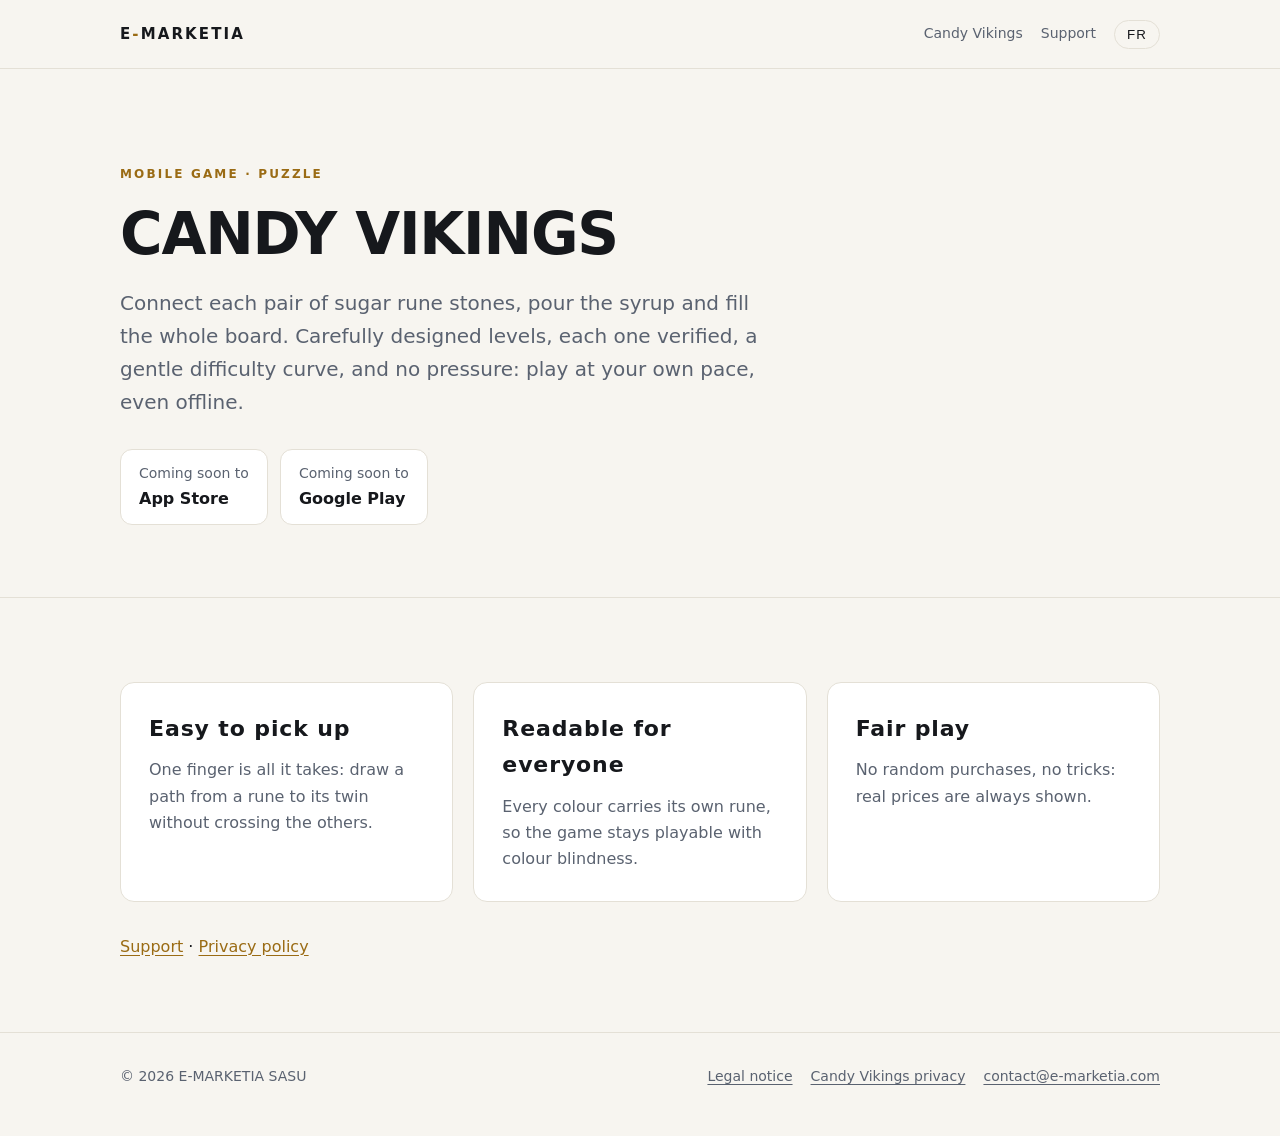
==== candy-vikings/index.html @ 17086512 "Site vitrine E-MARKETIA : accueil, Candy Vikings, confidentialité, support, mentions légales (FR/EN)" ====
<!doctype html>
<html lang="fr">
<head>
<meta charset="utf-8">
<meta name="viewport" content="width=device-width,initial-scale=1">
<title>CANDY VIKINGS — Jeu de réflexion</title>
<meta name="description" content="CANDY VIKINGS : reliez les pierres runiques de même couleur et remplissez la grille. Bientôt sur l’App Store et Google Play.">
<meta name="color-scheme" content="dark light">
<link rel="icon" href="data:image/svg+xml,%3Csvg xmlns='http://www.w3.org/2000/svg' viewBox='0 0 32 32'%3E%3Crect width='32' height='32' rx='7' fill='%230e1116'/%3E%3Cpath d='M10 8h12M10 16h9M10 24h12M10 8v16' stroke='%23e2b866' stroke-width='3' stroke-linecap='round' fill='none'/%3E%3C/svg%3E">
<link rel="stylesheet" href="../assets/style.css">
<script src="../assets/lang.js"></script>
</head>
<body>
<header class="site"><div class="wrap">
<a class="brand" href="../">E<span>-</span>MARKETIA</a>
<nav class="top">
<a href="../candy-vikings/">Candy Vikings</a>
<a href="../candy-vikings/support/"><span lang="fr">Support</span><span lang="en">Support</span></a>
<button class="lang-switch" type="button">EN</button>
</nav>
</div></header>
<main>

<section class="hero"><div class="wrap">
<p class="eyebrow"><span lang="fr">Jeu mobile · Réflexion</span><span lang="en">Mobile game · Puzzle</span></p>
<h1>CANDY VIKINGS</h1>
<div lang="fr">
<p class="lead">Reliez chaque paire de pierres runiques en sucre, faites couler le sirop et remplissez toute la grille. Des niveaux conçus avec soin et tous vérifiés, une difficulté progressive, et aucune pression : vous jouez à votre rythme, même hors connexion.</p>
</div>
<div lang="en">
<p class="lead">Connect each pair of sugar rune stones, pour the syrup and fill the whole board. Carefully designed levels, each one verified, a gentle difficulty curve, and no pressure: play at your own pace, even offline.</p>
</div>
<div class="badges">
<div class="badge"><span lang="fr">Bientôt sur</span><span lang="en">Coming soon to</span><strong>App Store</strong></div>
<div class="badge"><span lang="fr">Bientôt sur</span><span lang="en">Coming soon to</span><strong>Google Play</strong></div>
</div>
</div></section>
<section class="block"><div class="wrap">
<div class="grid">
<article class="card"><h3><span lang="fr">Simple à prendre en main</span><span lang="en">Easy to pick up</span></h3>
<p lang="fr">Un doigt suffit : tracez un chemin d’une rune à sa jumelle, sans croiser les autres.</p>
<p lang="en">One finger is all it takes: draw a path from a rune to its twin without crossing the others.</p></article>
<article class="card"><h3><span lang="fr">Lisible par tous</span><span lang="en">Readable for everyone</span></h3>
<p lang="fr">Chaque couleur porte une rune distincte : le jeu reste jouable en cas de daltonisme.</p>
<p lang="en">Every colour carries its own rune, so the game stays playable with colour blindness.</p></article>
<article class="card"><h3><span lang="fr">Fair-play</span><span lang="en">Fair play</span></h3>
<p lang="fr">Pas d’achat aléatoire, pas de piège : les prix réels sont toujours affichés.</p>
<p lang="en">No random purchases, no tricks: real prices are always shown.</p></article>
</div>
<p style="margin-top:32px"><a href="support/"><span lang="fr">Support</span><span lang="en">Support</span></a> · <a href="privacy/"><span lang="fr">Politique de confidentialité</span><span lang="en">Privacy policy</span></a></p>
</div></section>

</main>
<footer class="site"><div class="wrap">
<span>© 2026 E-MARKETIA SASU</span>
<nav>
<a href="../mentions-legales/"><span lang="fr">Mentions légales</span><span lang="en">Legal notice</span></a>
<a href="../candy-vikings/privacy/"><span lang="fr">Confidentialité Candy Vikings</span><span lang="en">Candy Vikings privacy</span></a>
<a href="mailto:contact@e-marketia.com">contact@e-marketia.com</a>
</nav>
</div></footer>
</body>
</html>
---- assets/style.css ----
:root{--bg:#0e1116;--surface:#161b22;--line:#262d36;--text:#eef1f5;--muted:#a3adba;--accent:#e2b866;--accent-ink:#1a1408;--max:1080px;--radius:14px;font-synthesis:none}
@media (prefers-color-scheme:light){:root{--bg:#f7f5f0;--surface:#fff;--line:#e4e0d6;--text:#16181c;--muted:#5a6270;--accent:#9a6b14;--accent-ink:#fff}}
*{box-sizing:border-box}
html{-webkit-text-size-adjust:100%}
body{margin:0;background:var(--bg);color:var(--text);font:16px/1.65 "Inter",system-ui,-apple-system,"Segoe UI",Roboto,sans-serif;-webkit-font-smoothing:antialiased}
a{color:var(--accent);text-underline-offset:3px}
img{max-width:100%;display:block}
.wrap{max-width:var(--max);margin:0 auto;padding:0 20px}
html:not([data-lang=en]) [lang=en]{display:none!important}
html[data-lang=en] [lang=fr]{display:none!important}
header.site{border-bottom:1px solid var(--line)}
header.site .wrap{display:flex;align-items:center;justify-content:space-between;gap:16px;min-height:68px}
.brand{font-weight:700;letter-spacing:.14em;text-decoration:none;color:var(--text);font-size:15px}
.brand span{color:var(--accent)}
nav.top{display:flex;align-items:center;gap:18px;font-size:14px}
nav.top a{color:var(--muted);text-decoration:none}
nav.top a:hover{color:var(--text)}
.lang-switch{border:1px solid var(--line);background:transparent;color:var(--text);border-radius:999px;padding:6px 12px;font:600 12px/1 inherit;letter-spacing:.08em;cursor:pointer}
.hero{padding:96px 0 72px}
.eyebrow{text-transform:uppercase;letter-spacing:.18em;font-size:12px;color:var(--accent);font-weight:600;margin:0 0 18px}
h1{font-size:clamp(34px,6vw,58px);line-height:1.08;letter-spacing:-.02em;margin:0 0 22px;font-weight:700}
h2{font-size:clamp(24px,3.4vw,32px);letter-spacing:-.01em;line-height:1.2;margin:0 0 14px}
h3{font-size:18px;margin:28px 0 8px}
.lead{font-size:clamp(17px,2.2vw,20px);color:var(--muted);max-width:640px;margin:0}
section.block{padding:56px 0;border-top:1px solid var(--line)}
.grid{display:grid;grid-template-columns:repeat(auto-fit,minmax(280px,1fr));gap:20px;margin-top:28px}
.card{background:var(--surface);border:1px solid var(--line);border-radius:var(--radius);padding:28px;display:flex;flex-direction:column;gap:10px}
.card .tag{font-size:12px;letter-spacing:.12em;text-transform:uppercase;color:var(--muted)}
.card h3{margin:0;font-size:22px;letter-spacing:.04em}
.card p{margin:0;color:var(--muted)}
.card .more{margin-top:auto;padding-top:12px;font-weight:600;text-decoration:none}
.badges{display:flex;flex-wrap:wrap;gap:12px;margin-top:30px}
.badge{border:1px solid var(--line);border-radius:12px;padding:12px 18px;font-size:14px;color:var(--muted);background:var(--surface)}
.badge strong{display:block;color:var(--text);font-size:16px}
.prose{max-width:760px;padding:56px 0 72px}
.prose h1{font-size:clamp(30px,5vw,42px)}
.prose h2{font-size:22px;margin:40px 0 10px}
.prose p,.prose li{color:var(--text)}
.prose .meta{color:var(--muted);font-size:14px}
.prose table{width:100%;border-collapse:collapse;font-size:15px;margin:12px 0}
.prose th,.prose td{text-align:left;vertical-align:top;padding:10px 12px;border-bottom:1px solid var(--line)}
.prose th{color:var(--muted);font-weight:600;font-size:13px;text-transform:uppercase;letter-spacing:.06em}
.table-scroll{overflow-x:auto}
details{border:1px solid var(--line);border-radius:12px;background:var(--surface);padding:14px 18px;margin:10px 0}
summary{cursor:pointer;font-weight:600}
details p{margin:10px 0 0;color:var(--muted)}
.cta{display:inline-block;margin-top:14px;background:var(--accent);color:var(--accent-ink);padding:12px 22px;border-radius:999px;font-weight:600;text-decoration:none}
footer.site{border-top:1px solid var(--line);padding:32px 0 48px;color:var(--muted);font-size:14px}
footer.site .wrap{display:flex;flex-wrap:wrap;justify-content:space-between;gap:12px}
footer.site a{color:var(--muted)}
footer.site nav{display:flex;flex-wrap:wrap;gap:18px}
@media (max-width:600px){nav.top a{display:none}.hero{padding:64px 0 48px}}
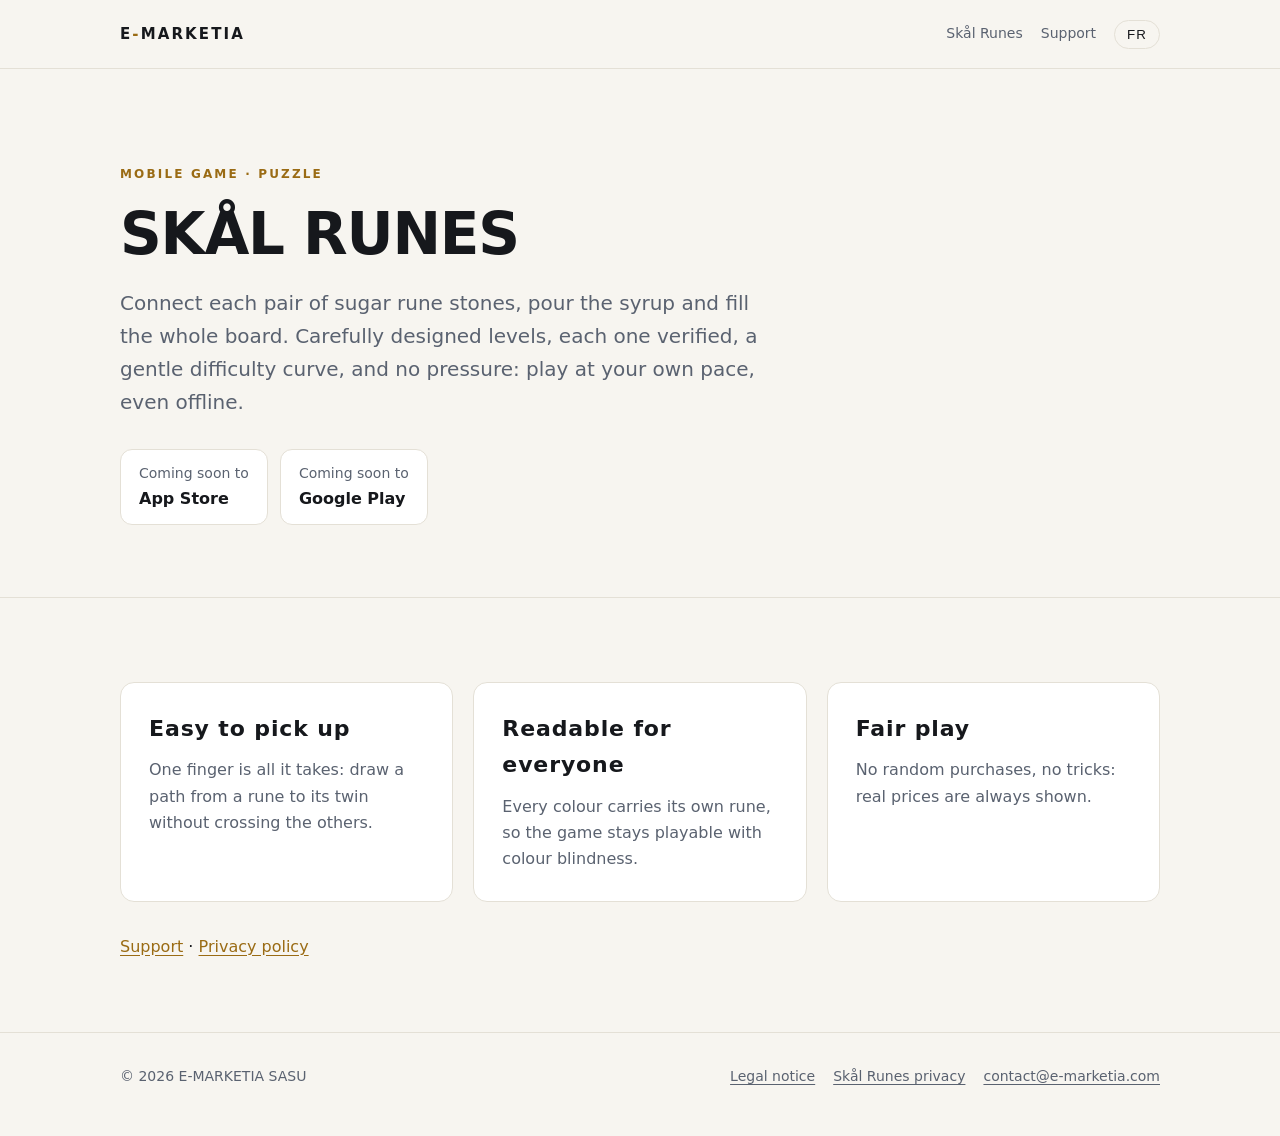
==== commit 9a6abc54: "Le jeu CANDY VIKINGS devient SKÅL RUNES : pages déplacées vers /skal-runes/ (jeu, confidentialité, s" ====
--- a/candy-vikings/index.html
+++ b/candy-vikings/index.html
@@ -3,61 +3,14 @@
 <head>
 <meta charset="utf-8">
 <meta name="viewport" content="width=device-width,initial-scale=1">
-<title>CANDY VIKINGS — Jeu de réflexion</title>
-<meta name="description" content="CANDY VIKINGS : reliez les pierres runiques de même couleur et remplissez la grille. Bientôt sur l’App Store et Google Play.">
-<meta name="color-scheme" content="dark light">
-<link rel="icon" href="data:image/svg+xml,%3Csvg xmlns='http://www.w3.org/2000/svg' viewBox='0 0 32 32'%3E%3Crect width='32' height='32' rx='7' fill='%230e1116'/%3E%3Cpath d='M10 8h12M10 16h9M10 24h12M10 8v16' stroke='%23e2b866' stroke-width='3' stroke-linecap='round' fill='none'/%3E%3C/svg%3E">
-<link rel="stylesheet" href="../assets/style.css">
-<script src="../assets/lang.js"></script>
+<title>SKÅL RUNES</title>
+<meta name="robots" content="noindex">
+<link rel="canonical" href="https://e-marketia.com/skal-runes/">
+<meta http-equiv="refresh" content="0; url=/skal-runes/">
+<script>location.replace("/skal-runes/" + location.search + location.hash);</script>
 </head>
 <body>
-<header class="site"><div class="wrap">
-<a class="brand" href="../">E<span>-</span>MARKETIA</a>
-<nav class="top">
-<a href="../candy-vikings/">Candy Vikings</a>
-<a href="../candy-vikings/support/"><span lang="fr">Support</span><span lang="en">Support</span></a>
-<button class="lang-switch" type="button">EN</button>
-</nav>
-</div></header>
-<main>
-
-<section class="hero"><div class="wrap">
-<p class="eyebrow"><span lang="fr">Jeu mobile · Réflexion</span><span lang="en">Mobile game · Puzzle</span></p>
-<h1>CANDY VIKINGS</h1>
-<div lang="fr">
-<p class="lead">Reliez chaque paire de pierres runiques en sucre, faites couler le sirop et remplissez toute la grille. Des niveaux conçus avec soin et tous vérifiés, une difficulté progressive, et aucune pression : vous jouez à votre rythme, même hors connexion.</p>
-</div>
-<div lang="en">
-<p class="lead">Connect each pair of sugar rune stones, pour the syrup and fill the whole board. Carefully designed levels, each one verified, a gentle difficulty curve, and no pressure: play at your own pace, even offline.</p>
-</div>
-<div class="badges">
-<div class="badge"><span lang="fr">Bientôt sur</span><span lang="en">Coming soon to</span><strong>App Store</strong></div>
-<div class="badge"><span lang="fr">Bientôt sur</span><span lang="en">Coming soon to</span><strong>Google Play</strong></div>
-</div>
-</div></section>
-<section class="block"><div class="wrap">
-<div class="grid">
-<article class="card"><h3><span lang="fr">Simple à prendre en main</span><span lang="en">Easy to pick up</span></h3>
-<p lang="fr">Un doigt suffit : tracez un chemin d’une rune à sa jumelle, sans croiser les autres.</p>
-<p lang="en">One finger is all it takes: draw a path from a rune to its twin without crossing the others.</p></article>
-<article class="card"><h3><span lang="fr">Lisible par tous</span><span lang="en">Readable for everyone</span></h3>
-<p lang="fr">Chaque couleur porte une rune distincte : le jeu reste jouable en cas de daltonisme.</p>
-<p lang="en">Every colour carries its own rune, so the game stays playable with colour blindness.</p></article>
-<article class="card"><h3><span lang="fr">Fair-play</span><span lang="en">Fair play</span></h3>
-<p lang="fr">Pas d’achat aléatoire, pas de piège : les prix réels sont toujours affichés.</p>
-<p lang="en">No random purchases, no tricks: real prices are always shown.</p></article>
-</div>
-<p style="margin-top:32px"><a href="support/"><span lang="fr">Support</span><span lang="en">Support</span></a> · <a href="privacy/"><span lang="fr">Politique de confidentialité</span><span lang="en">Privacy policy</span></a></p>
-</div></section>
-
-</main>
-<footer class="site"><div class="wrap">
-<span>© 2026 E-MARKETIA SASU</span>
-<nav>
-<a href="../mentions-legales/"><span lang="fr">Mentions légales</span><span lang="en">Legal notice</span></a>
-<a href="../candy-vikings/privacy/"><span lang="fr">Confidentialité Candy Vikings</span><span lang="en">Candy Vikings privacy</span></a>
-<a href="mailto:contact@e-marketia.com">contact@e-marketia.com</a>
-</nav>
-</div></footer>
+<p>CANDY VIKINGS s’appelle désormais SKÅL RUNES : <a href="/skal-runes/">continuer</a>.</p>
+<p lang="en">CANDY VIKINGS is now SKÅL RUNES: <a href="/skal-runes/">continue</a>.</p>
 </body>
 </html>
